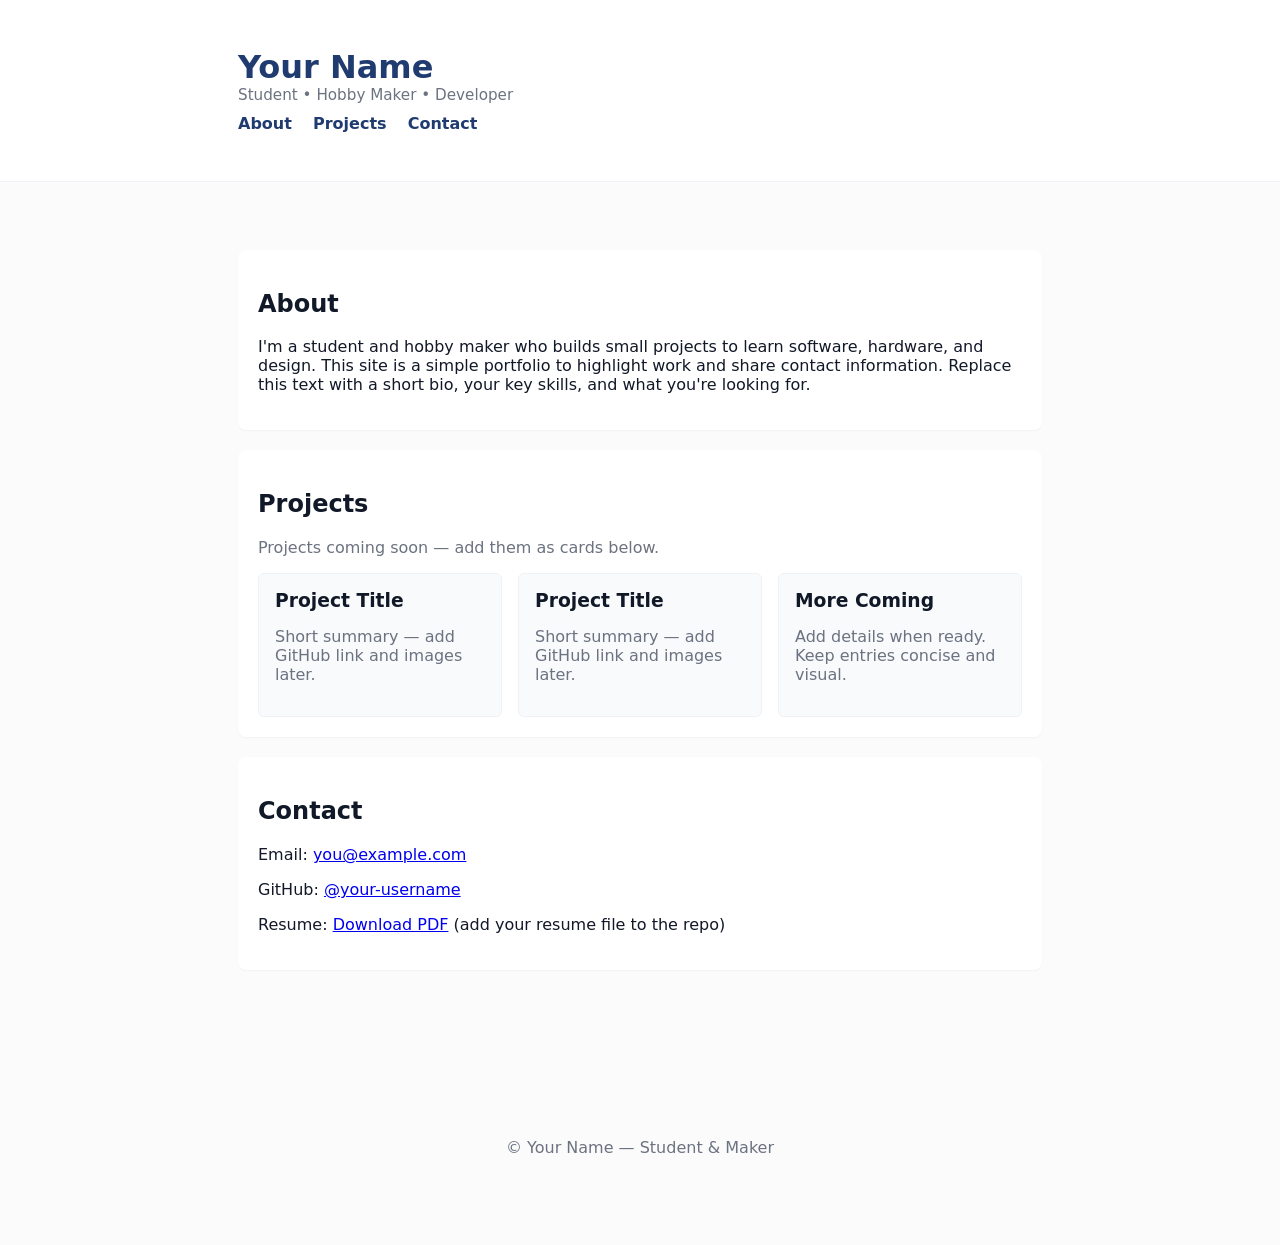
==== index.html @ 4d393b5d "start" ====
<!doctype html>
<html lang="en">
  <head>
    <meta charset="utf-8" />
    <meta name="viewport" content="width=device-width, initial-scale=1" />
    <meta name="description" content="Student & hobby maker portfolio showcasing projects and skills." />
    <title>Your Name — Student & Maker</title>
    <link rel="stylesheet" href="assets/css/styles.css" />
  </head>
  <body>
    <header class="site-header">
      <div class="container">
        <h1 class="site-title">Your Name</h1>
        <p class="site-tag">Student • Hobby Maker • Developer</p>
        <nav class="site-nav">
          <a href="#about">About</a>
          <a href="#projects">Projects</a>
          <a href="#contact">Contact</a>
        </nav>
      </div>
    </header>

    <main class="container">
      <section id="about" class="card">
        <h2>About</h2>
        <p>
          I'm a student and hobby maker who builds small projects to learn
          software, hardware, and design. This site is a simple portfolio to
          highlight work and share contact information. Replace this text with
          a short bio, your key skills, and what you're looking for.
        </p>
      </section>

      <section id="projects" class="card">
        <h2>Projects</h2>
        <p class="muted">Projects coming soon — add them as cards below.</p>
        <div class="projects-grid">
          <article class="project">
            <h3>Project Title</h3>
            <p class="muted">Short summary — add GitHub link and images later.</p>
          </article>
          <article class="project">
            <h3>Project Title</h3>
            <p class="muted">Short summary — add GitHub link and images later.</p>
          </article>
          <article class="project placeholder">
            <h3>More Coming</h3>
            <p class="muted">Add details when ready. Keep entries concise and visual.</p>
          </article>
        </div>
      </section>

      <section id="contact" class="card">
        <h2>Contact</h2>
        <p>
          Email: <a href="mailto:you@example.com">you@example.com</a>
        </p>
        <p>
          GitHub: <a href="https://github.com/your-username">@your-username</a>
        </p>
        <p>
          Resume: <a href="#">Download PDF</a> (add your resume file to the repo)
        </p>
      </section>
    </main>

    <footer class="site-footer">
      <div class="container">
        <p>© Your Name — Student & Maker</p>
      </div>
    </footer>
  </body>
</html>
---- assets/css/styles.css ----
/* Simple, professional styles */
:root{
  --bg:#fbfbfc;
  --card:#ffffff;
  --accent:#1f3b6f;
  --muted:#6b7280;
  --max-width:900px;
}
*{box-sizing:border-box}
html,body{height:100%}
body{
  margin:0;
  font-family:Inter, ui-sans-serif, system-ui, -apple-system, "Segoe UI", Roboto, "Helvetica Neue", Arial;
  background:var(--bg);
  color:#111827;
  -webkit-font-smoothing:antialiased;
}
.container{max-width:var(--max-width);margin:0 auto;padding:2rem}
.site-header{background:var(--card);border-bottom:1px solid #eef2f7}
.site-title{margin:0;font-size:1.6rem;color:var(--accent)}
.site-tag{margin:0;color:var(--muted);font-size:0.95rem}
.site-nav{margin-top:0.6rem}
.site-nav a{color:var(--accent);text-decoration:none;margin-right:1rem;font-weight:600}
.card{background:var(--card);padding:1.25rem;border-radius:8px;margin-top:1.25rem;box-shadow:0 1px 2px rgba(16,24,40,0.04)}
.muted{color:var(--muted)}
.projects-grid{display:grid;grid-template-columns:repeat(auto-fit,minmax(220px,1fr));gap:1rem;margin-top:1rem}
.project{padding:1rem;border-radius:6px;background:#f8fafc;border:1px solid #eef2f7}
.project h3{margin:0 0 0.4rem 0}
.site-footer{padding:1.5rem 0;color:var(--muted);text-align:center;margin-top:2rem}

@media (min-width:900px){
  .site-title{font-size:2rem}
  .container{padding:3rem}
}
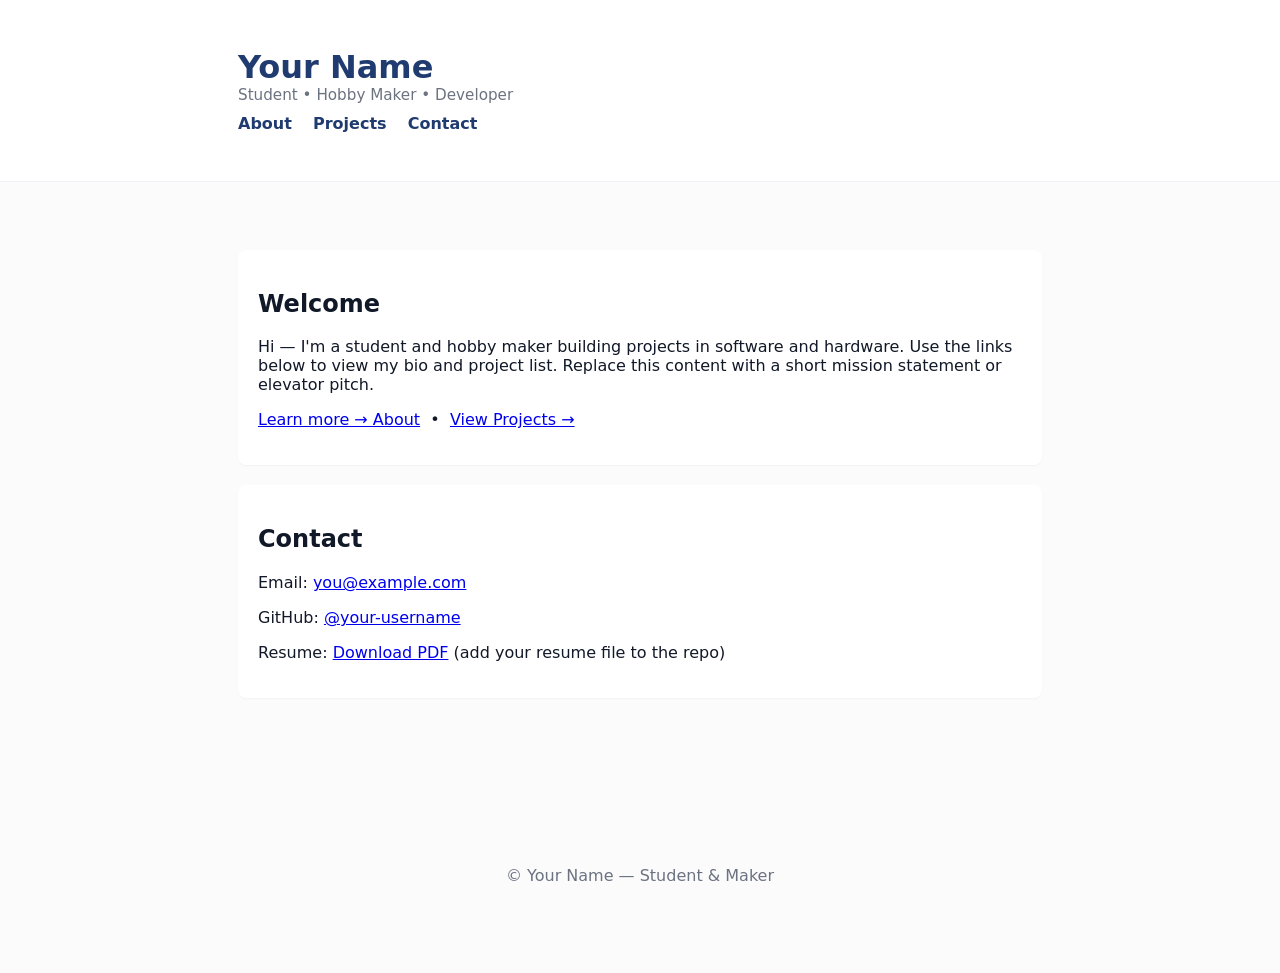
==== commit 630d9e84: "new pages" ====
--- a/index.html
+++ b/index.html
@@ -13,41 +13,26 @@
         <h1 class="site-title">Your Name</h1>
         <p class="site-tag">Student • Hobby Maker • Developer</p>
         <nav class="site-nav">
-          <a href="#about">About</a>
-          <a href="#projects">Projects</a>
+          <a href="about.html">About</a>
+          <a href="projects.html">Projects</a>
           <a href="#contact">Contact</a>
         </nav>
       </div>
     </header>
 
     <main class="container">
-      <section id="about" class="card">
-        <h2>About</h2>
+      <section class="card">
+        <h2>Welcome</h2>
         <p>
-          I'm a student and hobby maker who builds small projects to learn
-          software, hardware, and design. This site is a simple portfolio to
-          highlight work and share contact information. Replace this text with
-          a short bio, your key skills, and what you're looking for.
+          Hi — I'm a student and hobby maker building projects in software and
+          hardware. Use the links below to view my bio and project list. Replace
+          this content with a short mission statement or elevator pitch.
         </p>
-      </section>
-
-      <section id="projects" class="card">
-        <h2>Projects</h2>
-        <p class="muted">Projects coming soon — add them as cards below.</p>
-        <div class="projects-grid">
-          <article class="project">
-            <h3>Project Title</h3>
-            <p class="muted">Short summary — add GitHub link and images later.</p>
-          </article>
-          <article class="project">
-            <h3>Project Title</h3>
-            <p class="muted">Short summary — add GitHub link and images later.</p>
-          </article>
-          <article class="project placeholder">
-            <h3>More Coming</h3>
-            <p class="muted">Add details when ready. Keep entries concise and visual.</p>
-          </article>
-        </div>
+        <p style="margin-top:1rem">
+          <a href="about.html">Learn more → About</a>
+          &nbsp;•&nbsp;
+          <a href="projects.html">View Projects →</a>
+        </p>
       </section>
 
       <section id="contact" class="card">
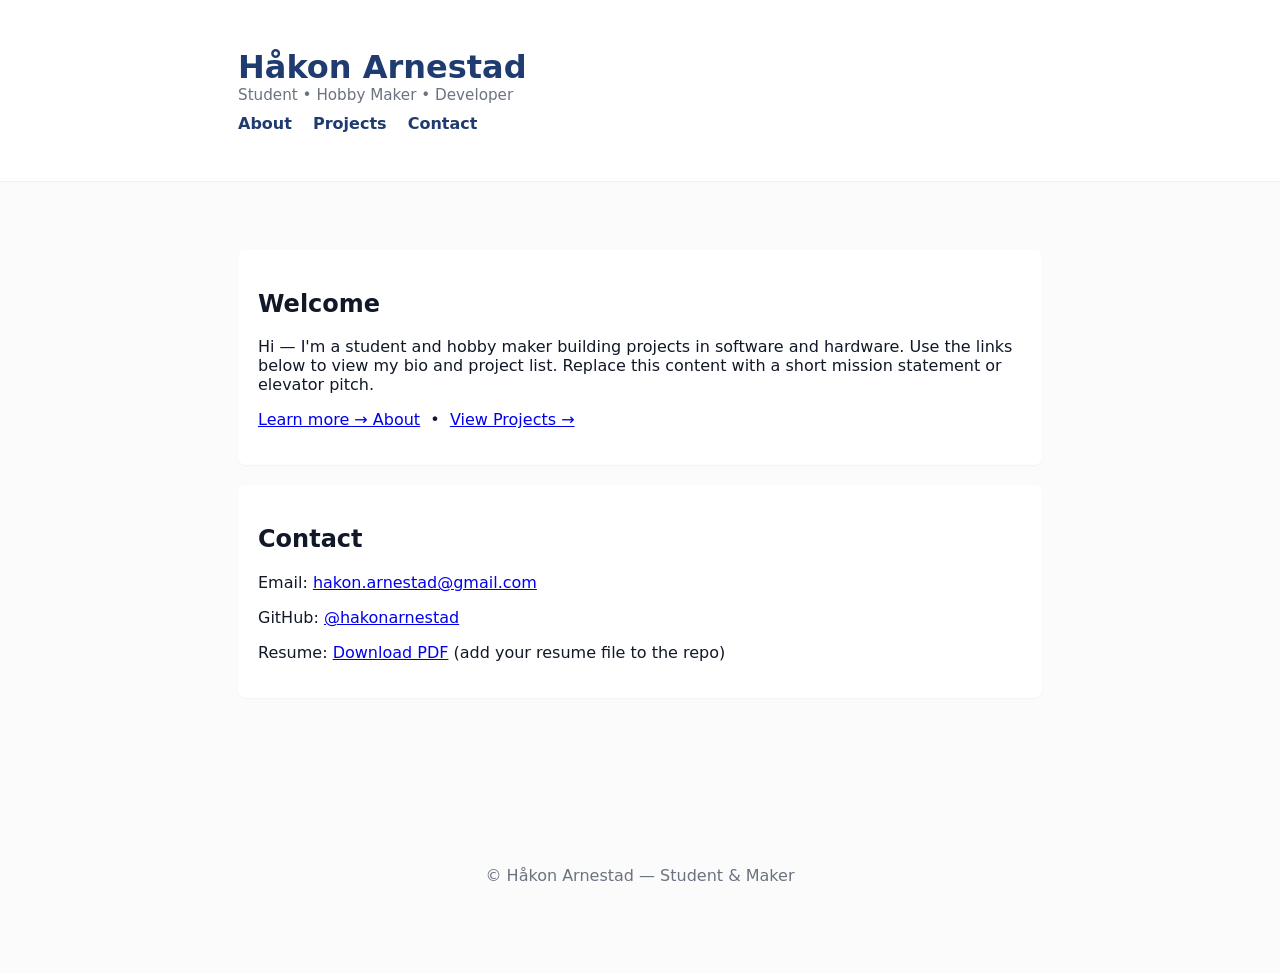
==== commit 32f9d544: "name and mail" ====
--- a/index.html
+++ b/index.html
@@ -10,7 +10,7 @@
   <body>
     <header class="site-header">
       <div class="container">
-        <h1 class="site-title">Your Name</h1>
+        <h1 class="site-title">Håkon Arnestad</h1>
         <p class="site-tag">Student • Hobby Maker • Developer</p>
         <nav class="site-nav">
           <a href="about.html">About</a>
@@ -38,10 +38,10 @@
       <section id="contact" class="card">
         <h2>Contact</h2>
         <p>
-          Email: <a href="mailto:you@example.com">you@example.com</a>
+          Email: <a href="mailto:hakon.arnestad@gmail.com">hakon.arnestad@gmail.com</a>
         </p>
         <p>
-          GitHub: <a href="https://github.com/your-username">@your-username</a>
+          GitHub: <a href="https://github.com/hakonarnestad">@hakonarnestad</a>
         </p>
         <p>
           Resume: <a href="#">Download PDF</a> (add your resume file to the repo)
@@ -51,7 +51,7 @@
 
     <footer class="site-footer">
       <div class="container">
-        <p>© Your Name — Student & Maker</p>
+        <p>© Håkon Arnestad — Student & Maker</p>
       </div>
     </footer>
   </body>
